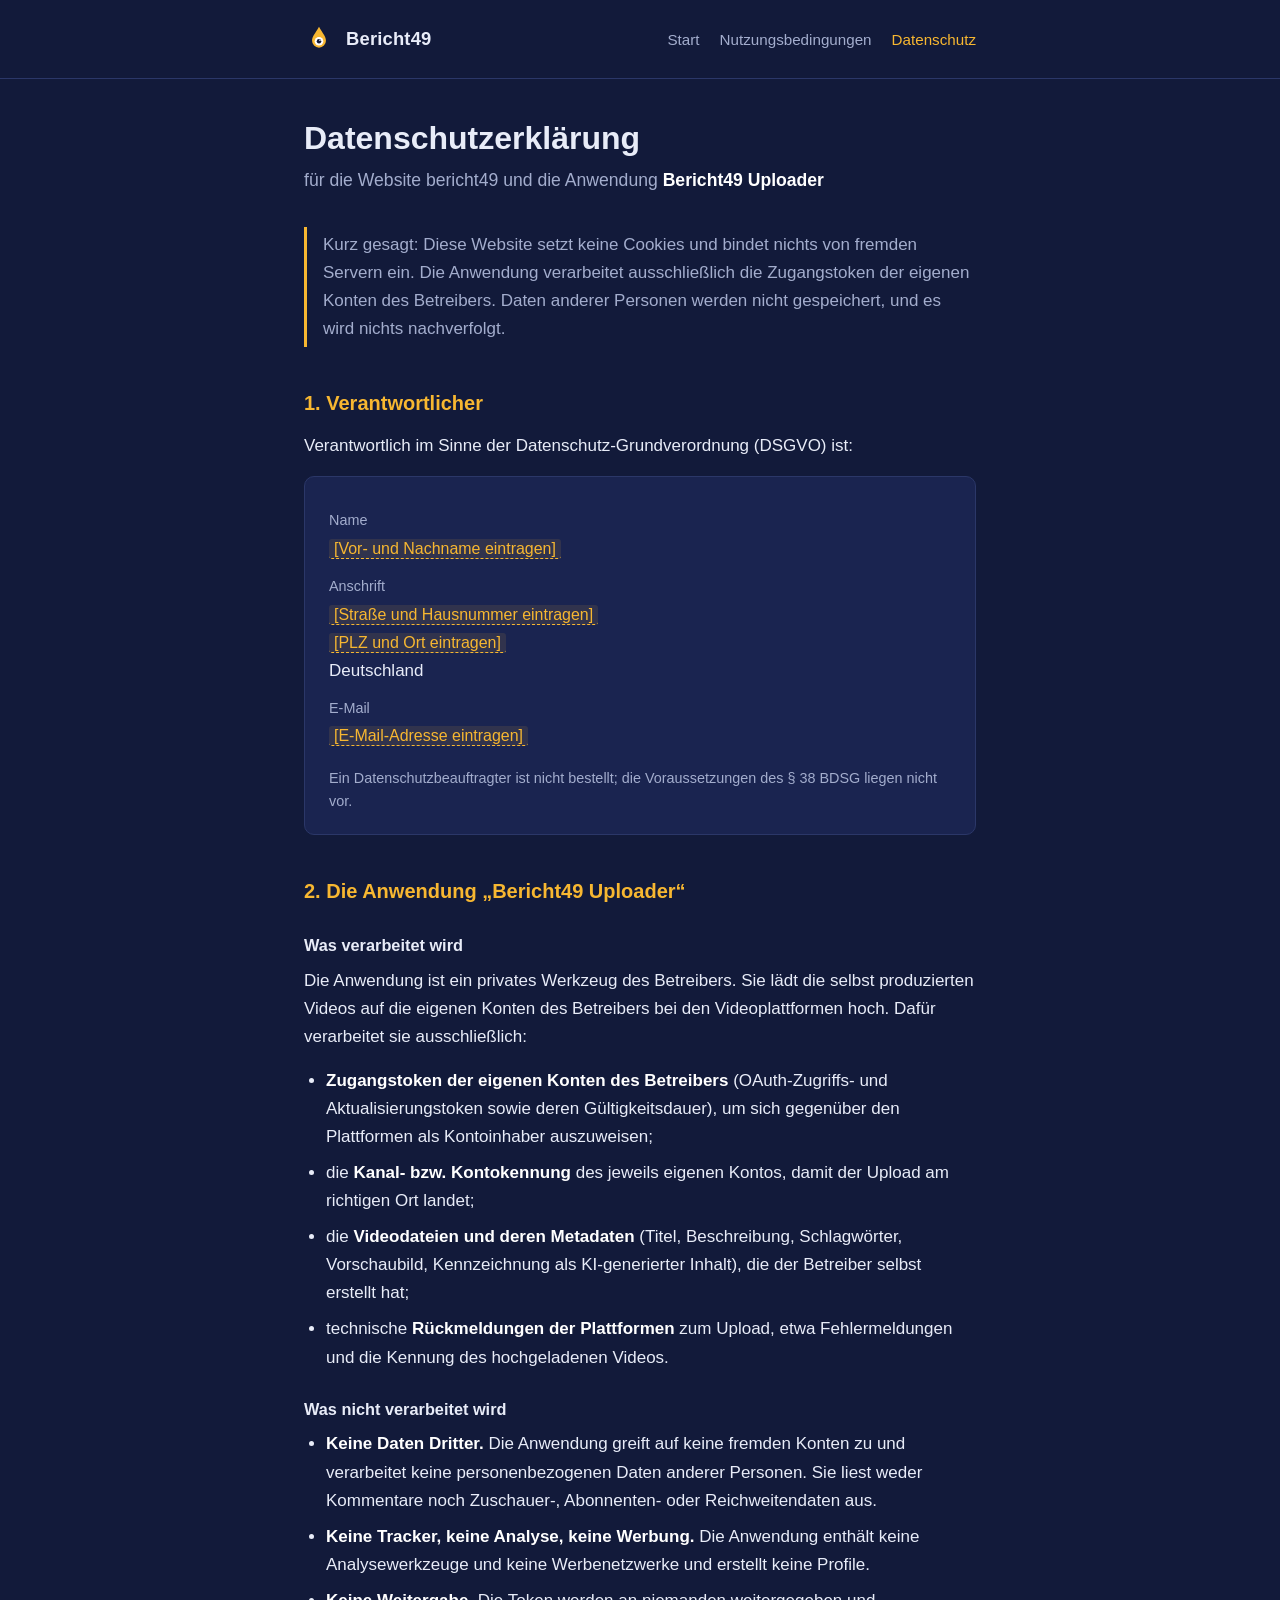
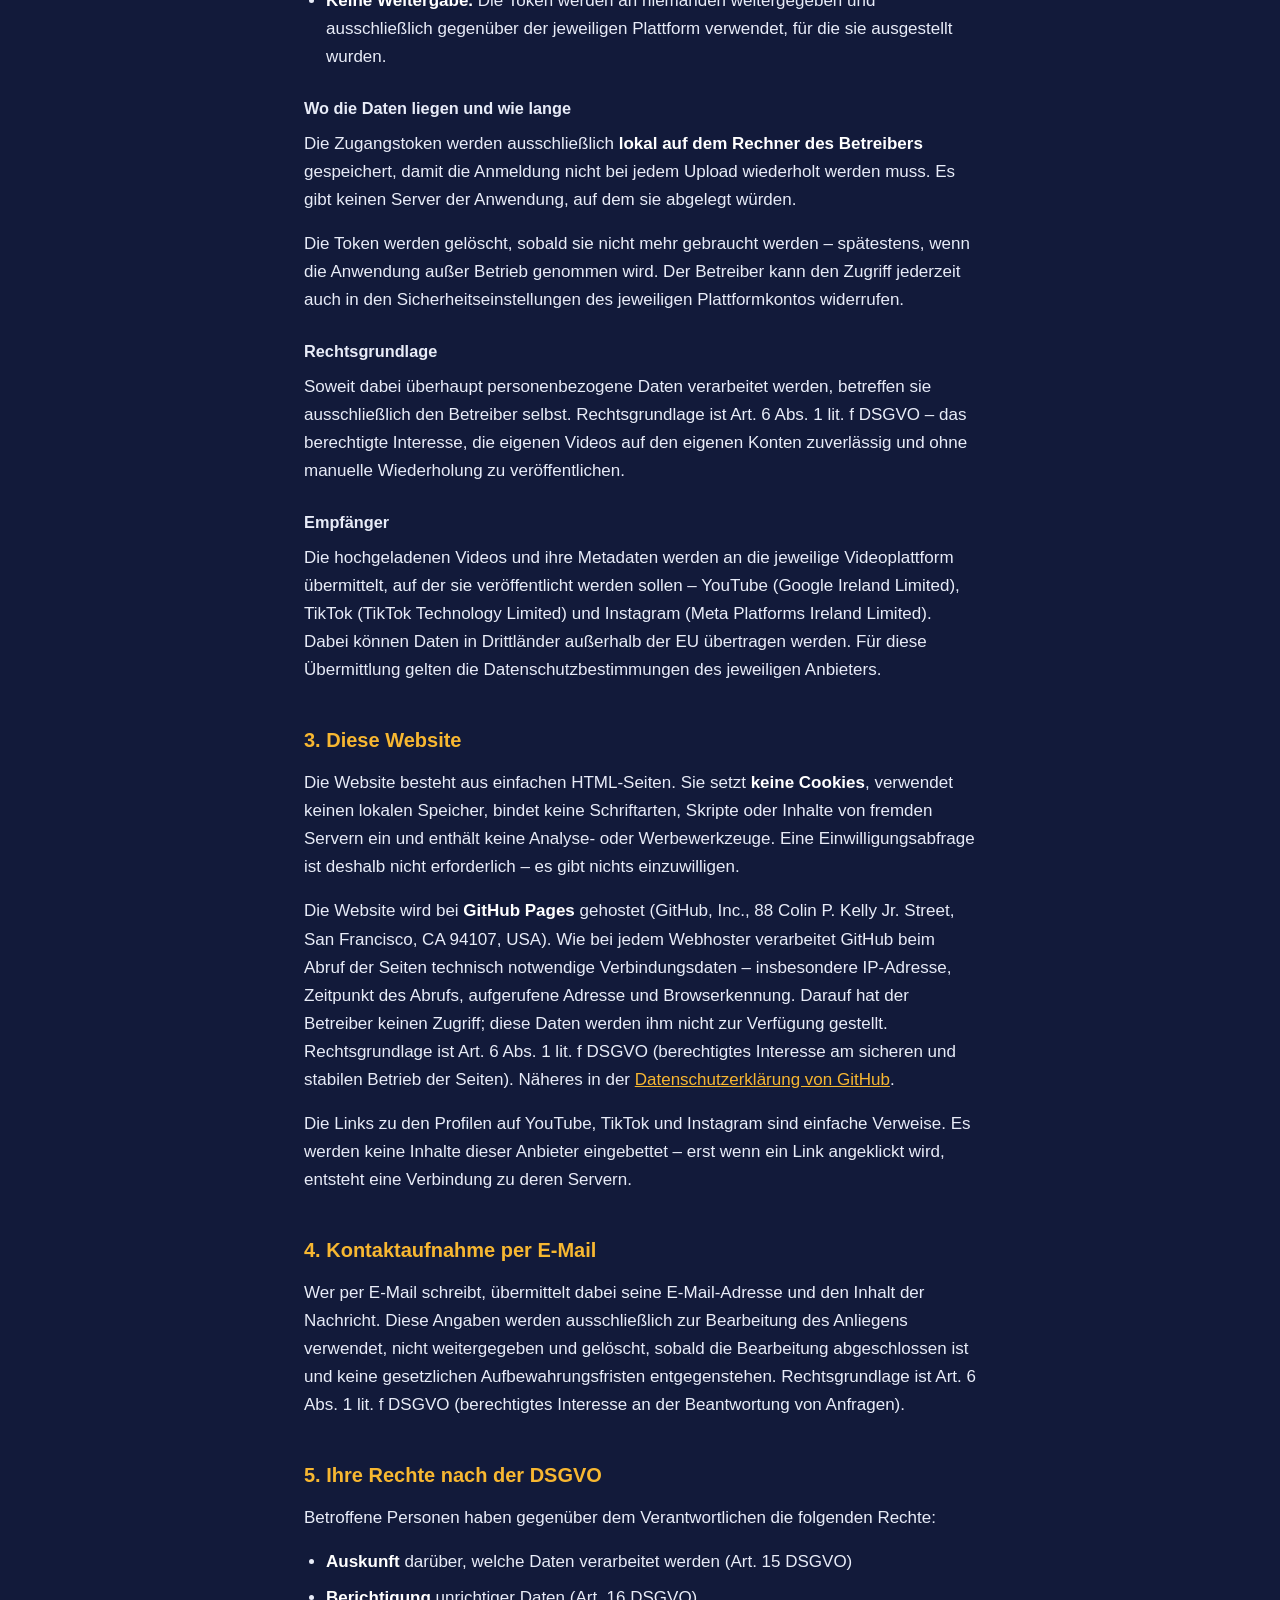
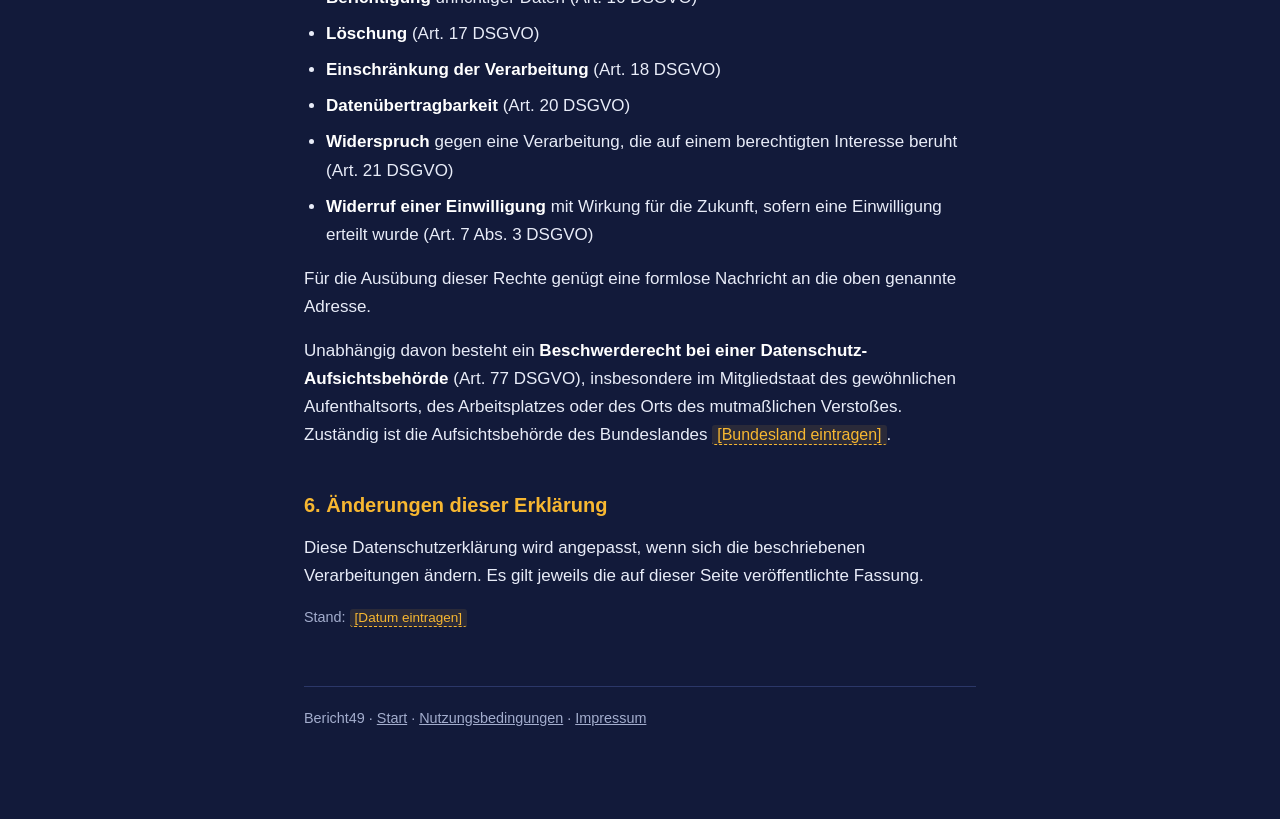
==== privacy.html @ 054619b0 "Bericht49: Startseite, Nutzungsbedingungen, Datenschutz" ====
<!DOCTYPE html>
<html lang="de">
<head>
<meta charset="utf-8">
<meta name="viewport" content="width=device-width, initial-scale=1">
<title>Datenschutzerklärung – Bericht49</title>
<meta name="description" content="Datenschutzerklärung für die Website Bericht49 und die Anwendung Bericht49 Uploader.">
<link rel="stylesheet" href="style.css">
<link rel="icon" href="data:image/svg+xml,%3Csvg xmlns='http://www.w3.org/2000/svg' viewBox='0 0 32 32'%3E%3Crect width='32' height='32' rx='6' fill='%23121a3a'/%3E%3Cpath d='M16 4c4 7 7 10 7 14a7 7 0 0 1-14 0c0-4 3-7 7-14z' fill='%23f7b731'/%3E%3Ccircle cx='16' cy='18' r='4.5' fill='%23fff'/%3E%3Ccircle cx='16' cy='18' r='2.4' fill='%23121a3a'/%3E%3C/svg%3E">
</head>
<body>

<header>
  <div class="kopf">
    <a class="marke" href="index.html">
      <svg width="30" height="30" viewBox="0 0 32 32" aria-hidden="true">
        <path d="M16 3c4.2 7.4 7.4 10.6 7.4 14.8a7.4 7.4 0 0 1-14.8 0C8.6 13.6 11.8 10.4 16 3z" fill="#f7b731"/>
        <circle cx="16" cy="18.4" r="4.6" fill="#fff"/>
        <circle cx="16" cy="18.4" r="2.4" fill="#121a3a"/>
        <circle cx="17" cy="17.4" r="0.8" fill="#fff"/>
      </svg>
      Bericht49
    </a>
    <nav>
      <a href="index.html">Start</a>
      <a href="terms.html">Nutzungsbedingungen</a>
      <a href="privacy.html" aria-current="page">Datenschutz</a>
    </nav>
  </div>
</header>

<main class="rahmen">

  <h1>Datenschutzerklärung</h1>
  <p class="vorspann">
    für die Website bericht49 und die Anwendung
    <strong>Bericht49 Uploader</strong>
  </p>

  <p class="hinweis">
    Kurz gesagt: Diese Website setzt keine Cookies und bindet nichts von
    fremden Servern ein. Die Anwendung verarbeitet ausschließlich die
    Zugangstoken der eigenen Konten des Betreibers. Daten anderer Personen
    werden nicht gespeichert, und es wird nichts nachverfolgt.
  </p>

  <h2>1. Verantwortlicher</h2>
  <p>
    Verantwortlich im Sinne der Datenschutz-Grundverordnung (DSGVO) ist:
  </p>
  <div class="karte">
    <dl>
      <dt>Name</dt>
      <dd><span class="platzhalter">[Vor- und Nachname eintragen]</span></dd>
      <dt>Anschrift</dt>
      <dd>
        <span class="platzhalter">[Straße und Hausnummer eintragen]</span><br>
        <span class="platzhalter">[PLZ und Ort eintragen]</span><br>
        Deutschland
      </dd>
      <dt>E-Mail</dt>
      <dd><span class="platzhalter">[E-Mail-Adresse eintragen]</span></dd>
    </dl>
    <p class="stand">
      Ein Datenschutzbeauftragter ist nicht bestellt; die Voraussetzungen des
      § 38 BDSG liegen nicht vor.
    </p>
  </div>

  <h2>2. Die Anwendung „Bericht49 Uploader“</h2>

  <h3>Was verarbeitet wird</h3>
  <p>
    Die Anwendung ist ein privates Werkzeug des Betreibers. Sie lädt die selbst
    produzierten Videos auf die eigenen Konten des Betreibers bei den
    Videoplattformen hoch. Dafür verarbeitet sie ausschließlich:
  </p>
  <ul>
    <li><strong>Zugangstoken der eigenen Konten des Betreibers</strong>
      (OAuth-Zugriffs- und Aktualisierungstoken sowie deren Gültigkeitsdauer),
      um sich gegenüber den Plattformen als Kontoinhaber auszuweisen;</li>
    <li>die <strong>Kanal- bzw. Kontokennung</strong> des jeweils eigenen
      Kontos, damit der Upload am richtigen Ort landet;</li>
    <li>die <strong>Videodateien und deren Metadaten</strong> (Titel,
      Beschreibung, Schlagwörter, Vorschaubild, Kennzeichnung als
      KI-generierter Inhalt), die der Betreiber selbst erstellt hat;</li>
    <li>technische <strong>Rückmeldungen der Plattformen</strong> zum Upload,
      etwa Fehlermeldungen und die Kennung des hochgeladenen Videos.</li>
  </ul>

  <h3>Was nicht verarbeitet wird</h3>
  <ul>
    <li><strong>Keine Daten Dritter.</strong> Die Anwendung greift auf keine
      fremden Konten zu und verarbeitet keine personenbezogenen Daten anderer
      Personen. Sie liest weder Kommentare noch Zuschauer-, Abonnenten- oder
      Reichweitendaten aus.</li>
    <li><strong>Keine Tracker, keine Analyse, keine Werbung.</strong> Die
      Anwendung enthält keine Analysewerkzeuge und keine Werbenetzwerke und
      erstellt keine Profile.</li>
    <li><strong>Keine Weitergabe.</strong> Die Token werden an niemanden
      weitergegeben und ausschließlich gegenüber der jeweiligen Plattform
      verwendet, für die sie ausgestellt wurden.</li>
  </ul>

  <h3>Wo die Daten liegen und wie lange</h3>
  <p>
    Die Zugangstoken werden ausschließlich <strong>lokal auf dem Rechner des
    Betreibers</strong> gespeichert, damit die Anmeldung nicht bei jedem
    Upload wiederholt werden muss. Es gibt keinen Server der Anwendung, auf dem
    sie abgelegt würden.
  </p>
  <p>
    Die Token werden gelöscht, sobald sie nicht mehr gebraucht werden –
    spätestens, wenn die Anwendung außer Betrieb genommen wird. Der Betreiber
    kann den Zugriff jederzeit auch in den Sicherheitseinstellungen des
    jeweiligen Plattformkontos widerrufen.
  </p>

  <h3>Rechtsgrundlage</h3>
  <p>
    Soweit dabei überhaupt personenbezogene Daten verarbeitet werden, betreffen
    sie ausschließlich den Betreiber selbst. Rechtsgrundlage ist Art. 6 Abs. 1
    lit. f DSGVO – das berechtigte Interesse, die eigenen Videos auf den
    eigenen Konten zuverlässig und ohne manuelle Wiederholung zu
    veröffentlichen.
  </p>

  <h3>Empfänger</h3>
  <p>
    Die hochgeladenen Videos und ihre Metadaten werden an die jeweilige
    Videoplattform übermittelt, auf der sie veröffentlicht werden sollen –
    YouTube (Google Ireland Limited), TikTok (TikTok Technology Limited) und
    Instagram (Meta Platforms Ireland Limited). Dabei können Daten in
    Drittländer außerhalb der EU übertragen werden. Für diese Übermittlung
    gelten die Datenschutzbestimmungen des jeweiligen Anbieters.
  </p>

  <h2>3. Diese Website</h2>
  <p>
    Die Website besteht aus einfachen HTML-Seiten. Sie setzt
    <strong>keine Cookies</strong>, verwendet keinen lokalen Speicher, bindet
    keine Schriftarten, Skripte oder Inhalte von fremden Servern ein und
    enthält keine Analyse- oder Werbewerkzeuge. Eine Einwilligungsabfrage ist
    deshalb nicht erforderlich – es gibt nichts einzuwilligen.
  </p>
  <p>
    Die Website wird bei <strong>GitHub Pages</strong> gehostet (GitHub, Inc.,
    88 Colin P. Kelly Jr. Street, San Francisco, CA 94107, USA). Wie bei jedem
    Webhoster verarbeitet GitHub beim Abruf der Seiten technisch notwendige
    Verbindungsdaten – insbesondere IP-Adresse, Zeitpunkt des Abrufs,
    aufgerufene Adresse und Browserkennung. Darauf hat der Betreiber keinen
    Zugriff; diese Daten werden ihm nicht zur Verfügung gestellt.
    Rechtsgrundlage ist Art. 6 Abs. 1 lit. f DSGVO (berechtigtes Interesse am
    sicheren und stabilen Betrieb der Seiten). Näheres in der
    <a href="https://docs.github.com/de/site-policy/privacy-policies/github-general-privacy-statement" rel="noopener" target="_blank">Datenschutzerklärung von GitHub</a>.
  </p>
  <p>
    Die Links zu den Profilen auf YouTube, TikTok und Instagram sind einfache
    Verweise. Es werden keine Inhalte dieser Anbieter eingebettet – erst wenn
    ein Link angeklickt wird, entsteht eine Verbindung zu deren Servern.
  </p>

  <h2>4. Kontaktaufnahme per E-Mail</h2>
  <p>
    Wer per E-Mail schreibt, übermittelt dabei seine E-Mail-Adresse und den
    Inhalt der Nachricht. Diese Angaben werden ausschließlich zur Bearbeitung
    des Anliegens verwendet, nicht weitergegeben und gelöscht, sobald die
    Bearbeitung abgeschlossen ist und keine gesetzlichen Aufbewahrungsfristen
    entgegenstehen. Rechtsgrundlage ist Art. 6 Abs. 1 lit. f DSGVO
    (berechtigtes Interesse an der Beantwortung von Anfragen).
  </p>

  <h2>5. Ihre Rechte nach der DSGVO</h2>
  <p>
    Betroffene Personen haben gegenüber dem Verantwortlichen die folgenden
    Rechte:
  </p>
  <ul>
    <li><strong>Auskunft</strong> darüber, welche Daten verarbeitet werden
      (Art. 15 DSGVO)</li>
    <li><strong>Berichtigung</strong> unrichtiger Daten (Art. 16 DSGVO)</li>
    <li><strong>Löschung</strong> (Art. 17 DSGVO)</li>
    <li><strong>Einschränkung der Verarbeitung</strong> (Art. 18 DSGVO)</li>
    <li><strong>Datenübertragbarkeit</strong> (Art. 20 DSGVO)</li>
    <li><strong>Widerspruch</strong> gegen eine Verarbeitung, die auf einem
      berechtigten Interesse beruht (Art. 21 DSGVO)</li>
    <li><strong>Widerruf einer Einwilligung</strong> mit Wirkung für die
      Zukunft, sofern eine Einwilligung erteilt wurde (Art. 7 Abs. 3
      DSGVO)</li>
  </ul>
  <p>
    Für die Ausübung dieser Rechte genügt eine formlose Nachricht an die oben
    genannte Adresse.
  </p>
  <p>
    Unabhängig davon besteht ein <strong>Beschwerderecht bei einer
    Datenschutz-Aufsichtsbehörde</strong> (Art. 77 DSGVO), insbesondere im
    Mitgliedstaat des gewöhnlichen Aufenthaltsorts, des Arbeitsplatzes oder des
    Orts des mutmaßlichen Verstoßes. Zuständig ist die Aufsichtsbehörde des
    Bundeslandes
    <span class="platzhalter">[Bundesland eintragen]</span>.
  </p>

  <h2>6. Änderungen dieser Erklärung</h2>
  <p>
    Diese Datenschutzerklärung wird angepasst, wenn sich die beschriebenen
    Verarbeitungen ändern. Es gilt jeweils die auf dieser Seite veröffentlichte
    Fassung.
  </p>

  <p class="stand">Stand: <span class="platzhalter">[Datum eintragen]</span></p>

  <footer>
    <p>
      Bericht49 ·
      <a href="index.html">Start</a> ·
      <a href="terms.html">Nutzungsbedingungen</a> ·
      <a href="index.html#impressum">Impressum</a>
    </p>
  </footer>

</main>

</body>
</html>
---- style.css ----
/* Bericht49 – Kanalfarben aus engine/config.py:
   Hintergrund #121a3a (BG_COLOR), Akzent #f7b731 (KANALGELB).
   Kein Framework, keine Schriftart von fremden Servern, kein Skript. */

:root {
  --bg: #121a3a;
  --bg-karte: #1a2450;
  --akzent: #f7b731;
  --text: #e8ecf8;
  --text-leise: #a3adcd;
  --linie: #2b3768;
}

* { box-sizing: border-box; }

html { -webkit-text-size-adjust: 100%; }

body {
  margin: 0;
  padding: 0;
  background: var(--bg);
  color: var(--text);
  font-family: -apple-system, BlinkMacSystemFont, "Segoe UI", Roboto,
               "Helvetica Neue", Arial, sans-serif;
  font-size: 17px;
  line-height: 1.65;
}

.rahmen {
  max-width: 720px;
  margin: 0 auto;
  padding: 0 24px 72px;
}

/* --- Kopf ------------------------------------------------------------- */

header {
  border-bottom: 1px solid var(--linie);
  margin-bottom: 40px;
}

.kopf {
  max-width: 720px;
  margin: 0 auto;
  padding: 24px;
  display: flex;
  align-items: center;
  gap: 14px;
  flex-wrap: wrap;
}

.marke {
  display: flex;
  align-items: center;
  gap: 12px;
  text-decoration: none;
  color: var(--text);
  font-weight: 700;
  font-size: 1.15rem;
  letter-spacing: 0.01em;
}

.marke:hover { color: var(--akzent); }

.marke svg { display: block; flex: none; }

nav {
  margin-left: auto;
  display: flex;
  gap: 20px;
  font-size: 0.95rem;
}

nav a {
  color: var(--text-leise);
  text-decoration: none;
}

nav a:hover,
nav a[aria-current="page"] {
  color: var(--akzent);
}

/* --- Text ------------------------------------------------------------- */

h1 {
  font-size: 2rem;
  line-height: 1.2;
  margin: 0 0 8px;
}

h2 {
  font-size: 1.25rem;
  margin: 40px 0 12px;
  color: var(--akzent);
}

h3 {
  font-size: 1.02rem;
  margin: 24px 0 8px;
}

.vorspann {
  font-size: 1.1rem;
  color: var(--text-leise);
  margin: 0 0 32px;
}

p { margin: 0 0 16px; }

ul { margin: 0 0 16px; padding-left: 22px; }
li { margin-bottom: 8px; }

a { color: var(--akzent); }

strong { color: #fff; }

/* --- Bausteine -------------------------------------------------------- */

.karte {
  background: var(--bg-karte);
  border: 1px solid var(--linie);
  border-radius: 10px;
  padding: 20px 24px;
  margin: 0 0 24px;
}

.karte p:last-child,
.karte ul:last-child { margin-bottom: 0; }

.hinweis {
  border-left: 3px solid var(--akzent);
  padding: 4px 0 4px 16px;
  color: var(--text-leise);
  margin: 0 0 24px;
}

/* Platzhalter, die der Betreiber noch eintragen muss. Sie sollen ins Auge
   springen -- eine Datenschutzerklaerung ohne Verantwortlichen ist keine. */
.platzhalter {
  color: var(--akzent);
  background: rgba(247, 183, 49, 0.1);
  border-bottom: 1px dashed var(--akzent);
  padding: 1px 5px;
  border-radius: 3px;
  font-size: 0.94em;
  white-space: nowrap;
}

.profile {
  list-style: none;
  padding: 0;
  display: flex;
  flex-wrap: wrap;
  gap: 10px;
}

.profile li { margin: 0; }

.profile a {
  display: inline-block;
  border: 1px solid var(--linie);
  background: var(--bg-karte);
  border-radius: 8px;
  padding: 9px 16px;
  text-decoration: none;
  color: var(--text);
}

.profile a:hover {
  border-color: var(--akzent);
  color: var(--akzent);
}

.profile .handle {
  display: block;
  color: var(--text-leise);
  font-size: 0.85rem;
}

.profile a:hover .handle { color: var(--akzent); }

dl { margin: 0 0 16px; }
dt { color: var(--text-leise); font-size: 0.9rem; margin-top: 12px; }
dd { margin: 2px 0 0; }

.stand {
  color: var(--text-leise);
  font-size: 0.9rem;
}

footer {
  border-top: 1px solid var(--linie);
  margin-top: 56px;
  padding-top: 20px;
  color: var(--text-leise);
  font-size: 0.9rem;
}

footer a { color: var(--text-leise); }
footer a:hover { color: var(--akzent); }

@media (max-width: 560px) {
  body { font-size: 16px; }
  h1 { font-size: 1.6rem; }
  nav { margin-left: 0; width: 100%; gap: 16px; }
}
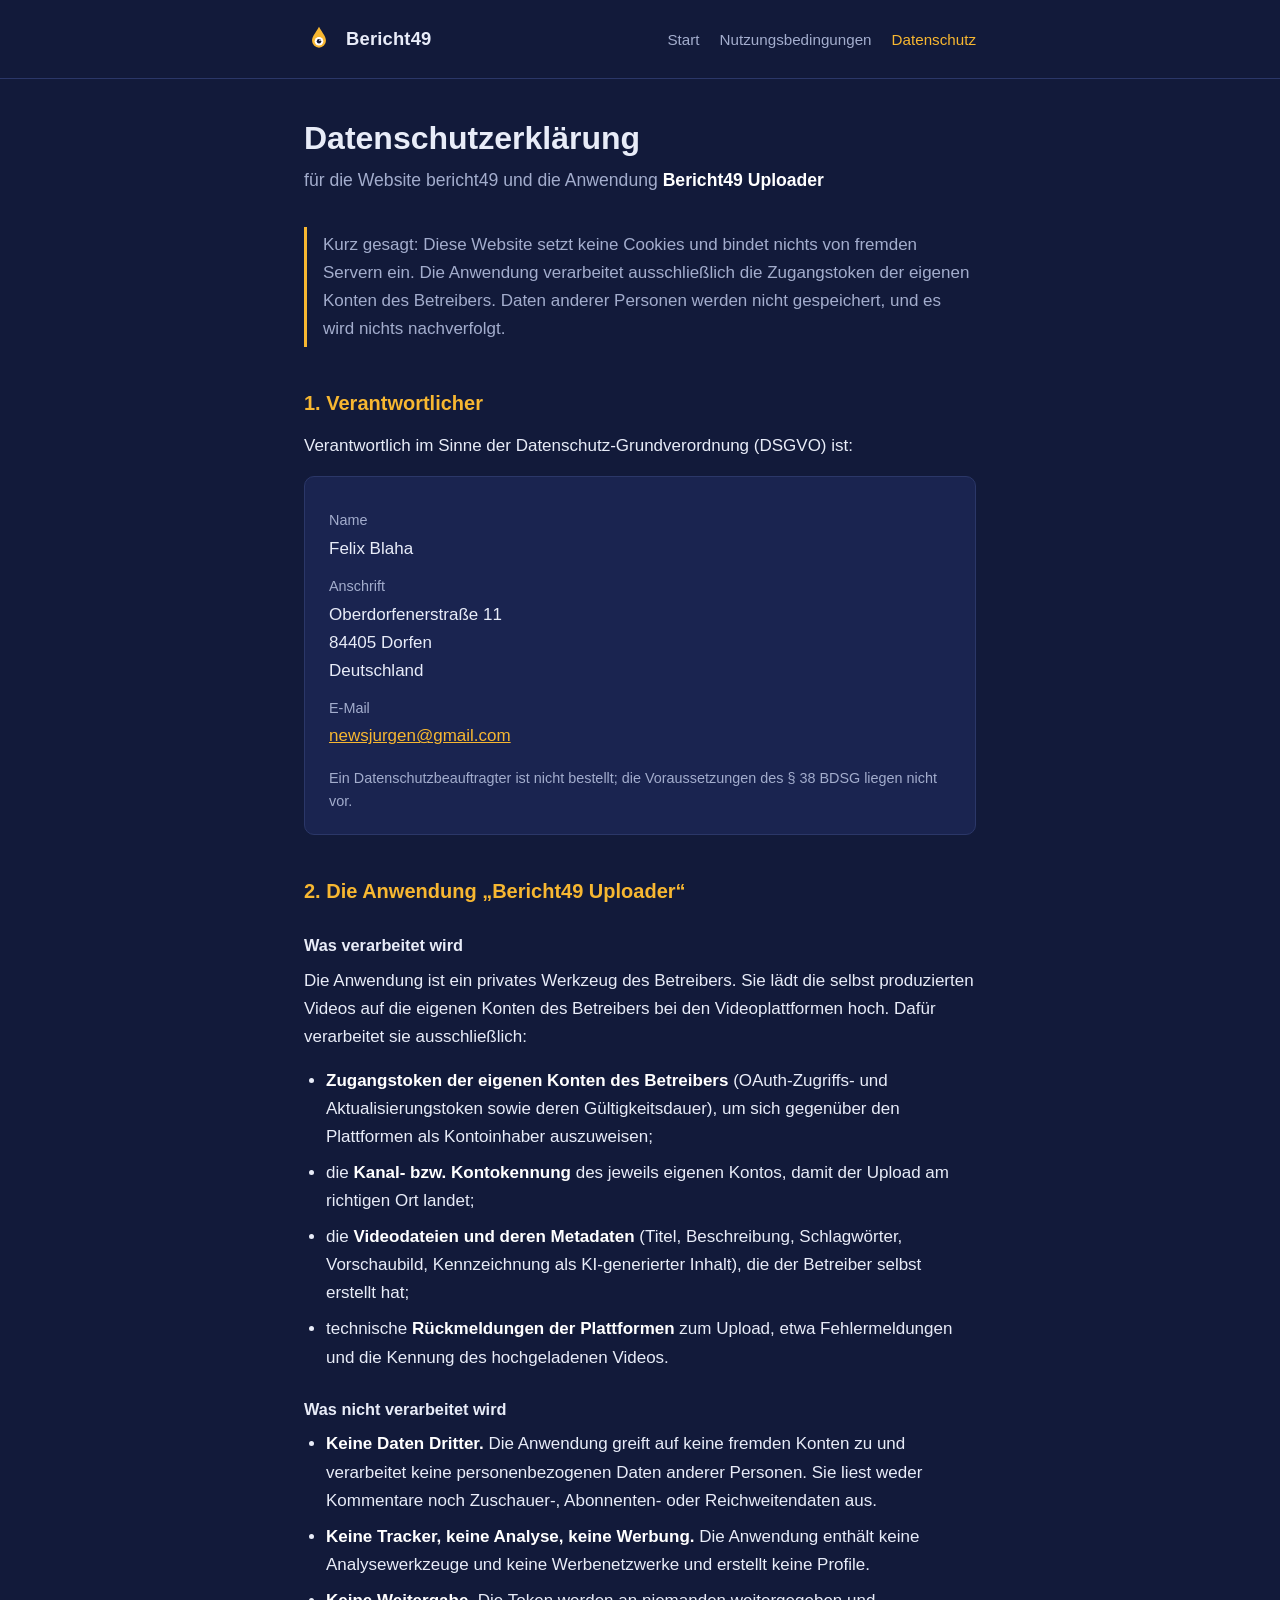
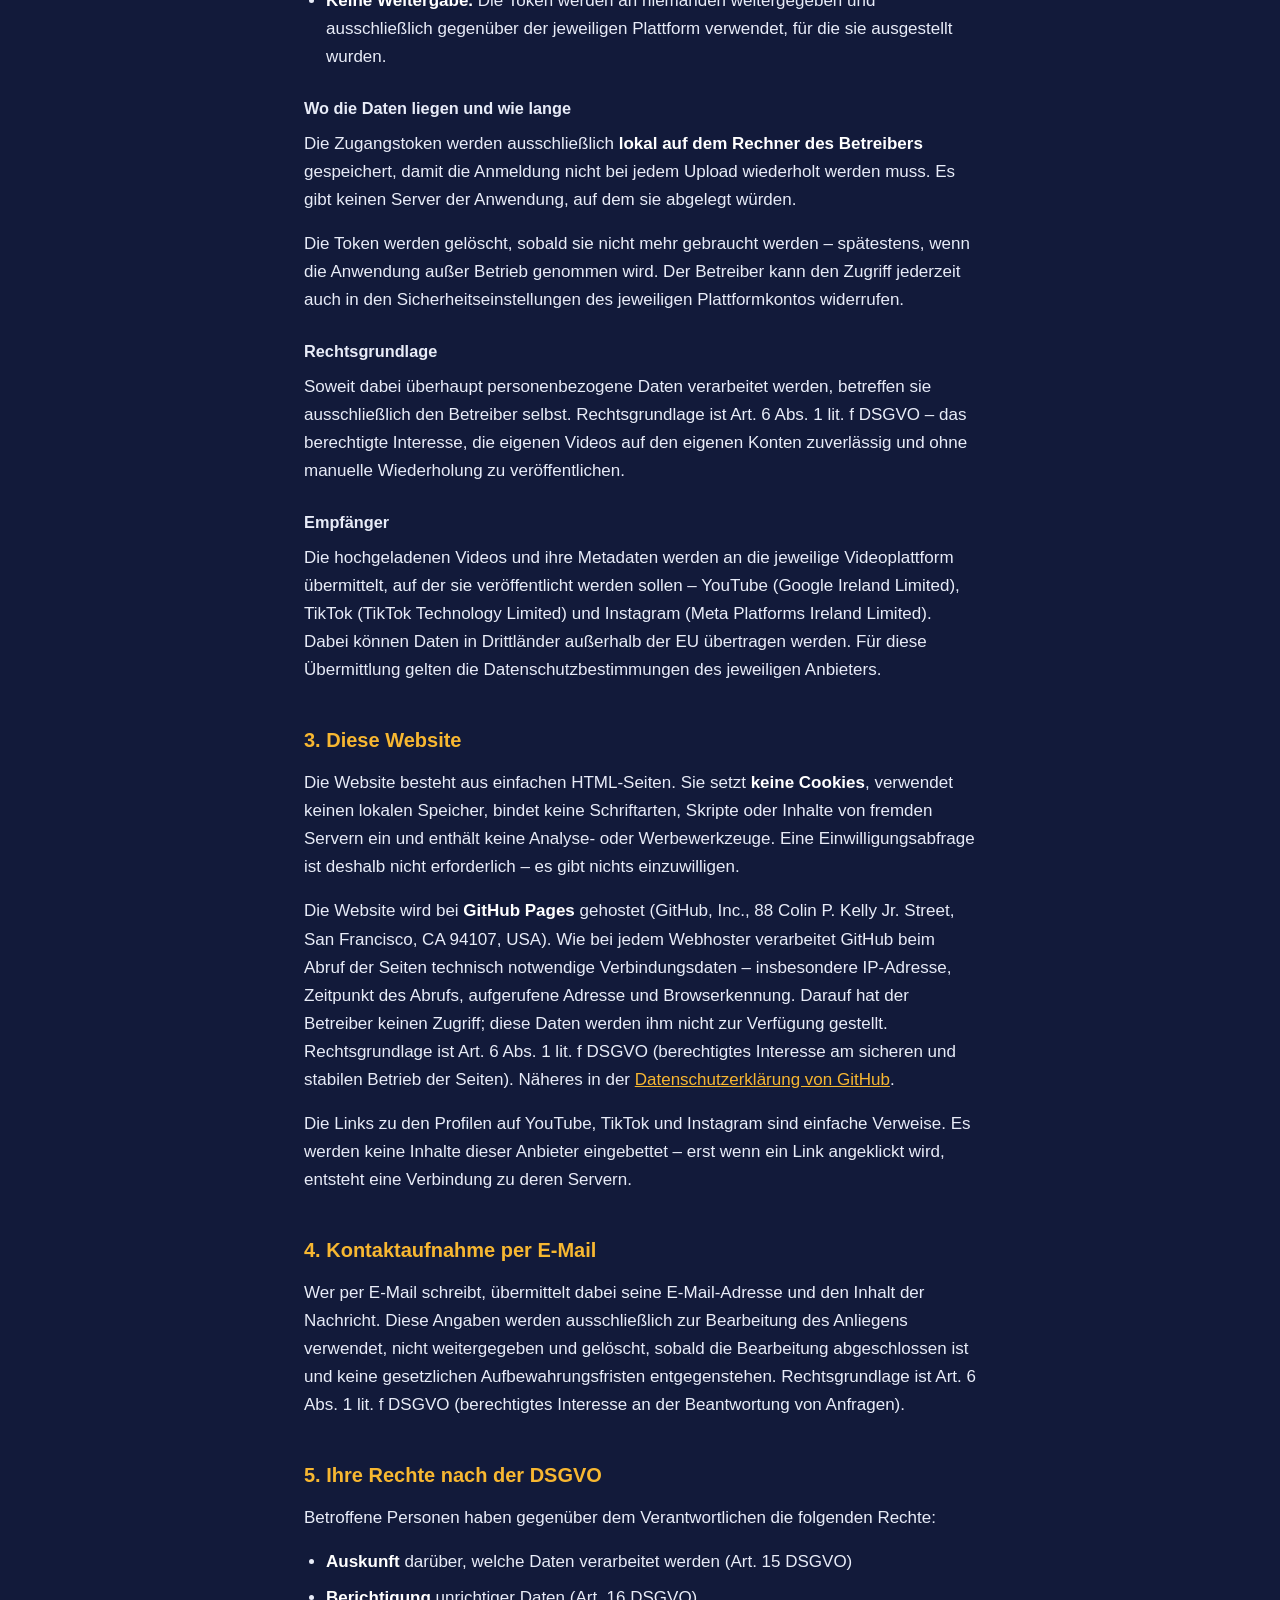
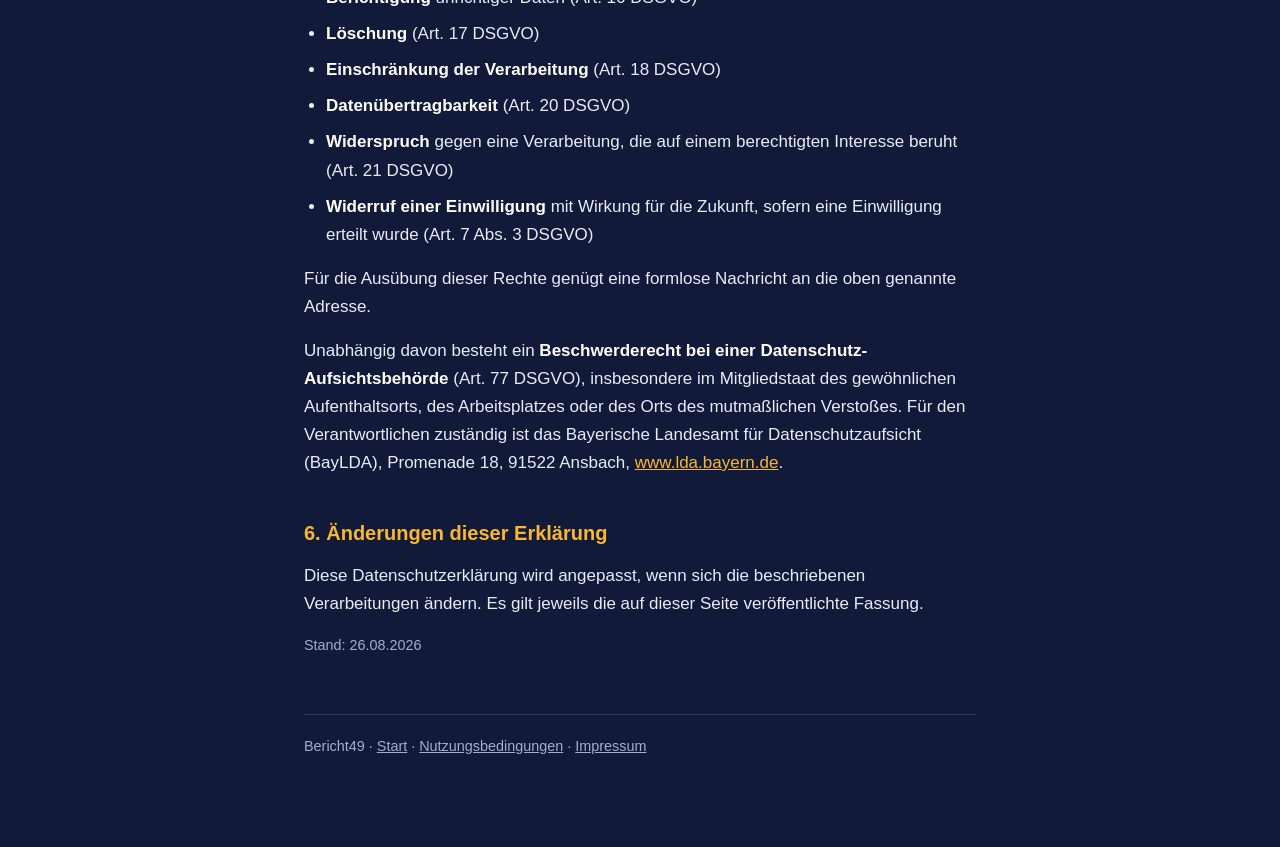
==== commit 7c9b4014: "Impressum, Verantwortlicher und Aufsichtsbehoerde eingetragen" ====
--- a/privacy.html
+++ b/privacy.html
@@ -51,15 +51,15 @@
   <div class="karte">
     <dl>
       <dt>Name</dt>
-      <dd><span class="platzhalter">[Vor- und Nachname eintragen]</span></dd>
+      <dd>Felix Blaha</dd>
       <dt>Anschrift</dt>
       <dd>
-        <span class="platzhalter">[Straße und Hausnummer eintragen]</span><br>
-        <span class="platzhalter">[PLZ und Ort eintragen]</span><br>
+        Oberdorfenerstraße 11<br>
+        84405 Dorfen<br>
         Deutschland
       </dd>
       <dt>E-Mail</dt>
-      <dd><span class="platzhalter">[E-Mail-Adresse eintragen]</span></dd>
+      <dd><a href="mailto:newsjurgen@gmail.com">newsjurgen@gmail.com</a></dd>
     </dl>
     <p class="stand">
       Ein Datenschutzbeauftragter ist nicht bestellt; die Voraussetzungen des
@@ -196,9 +196,10 @@
     Unabhängig davon besteht ein <strong>Beschwerderecht bei einer
     Datenschutz-Aufsichtsbehörde</strong> (Art. 77 DSGVO), insbesondere im
     Mitgliedstaat des gewöhnlichen Aufenthaltsorts, des Arbeitsplatzes oder des
-    Orts des mutmaßlichen Verstoßes. Zuständig ist die Aufsichtsbehörde des
-    Bundeslandes
-    <span class="platzhalter">[Bundesland eintragen]</span>.
+    Orts des mutmaßlichen Verstoßes. Für den Verantwortlichen zuständig ist
+    das Bayerische Landesamt für Datenschutzaufsicht (BayLDA),
+    Promenade 18, 91522 Ansbach,
+    <a href="https://www.lda.bayern.de" rel="noopener" target="_blank">www.lda.bayern.de</a>.
   </p>
 
   <h2>6. Änderungen dieser Erklärung</h2>
@@ -208,7 +209,7 @@
     Fassung.
   </p>
 
-  <p class="stand">Stand: <span class="platzhalter">[Datum eintragen]</span></p>
+  <p class="stand">Stand: 26.08.2026</p>
 
   <footer>
     <p>
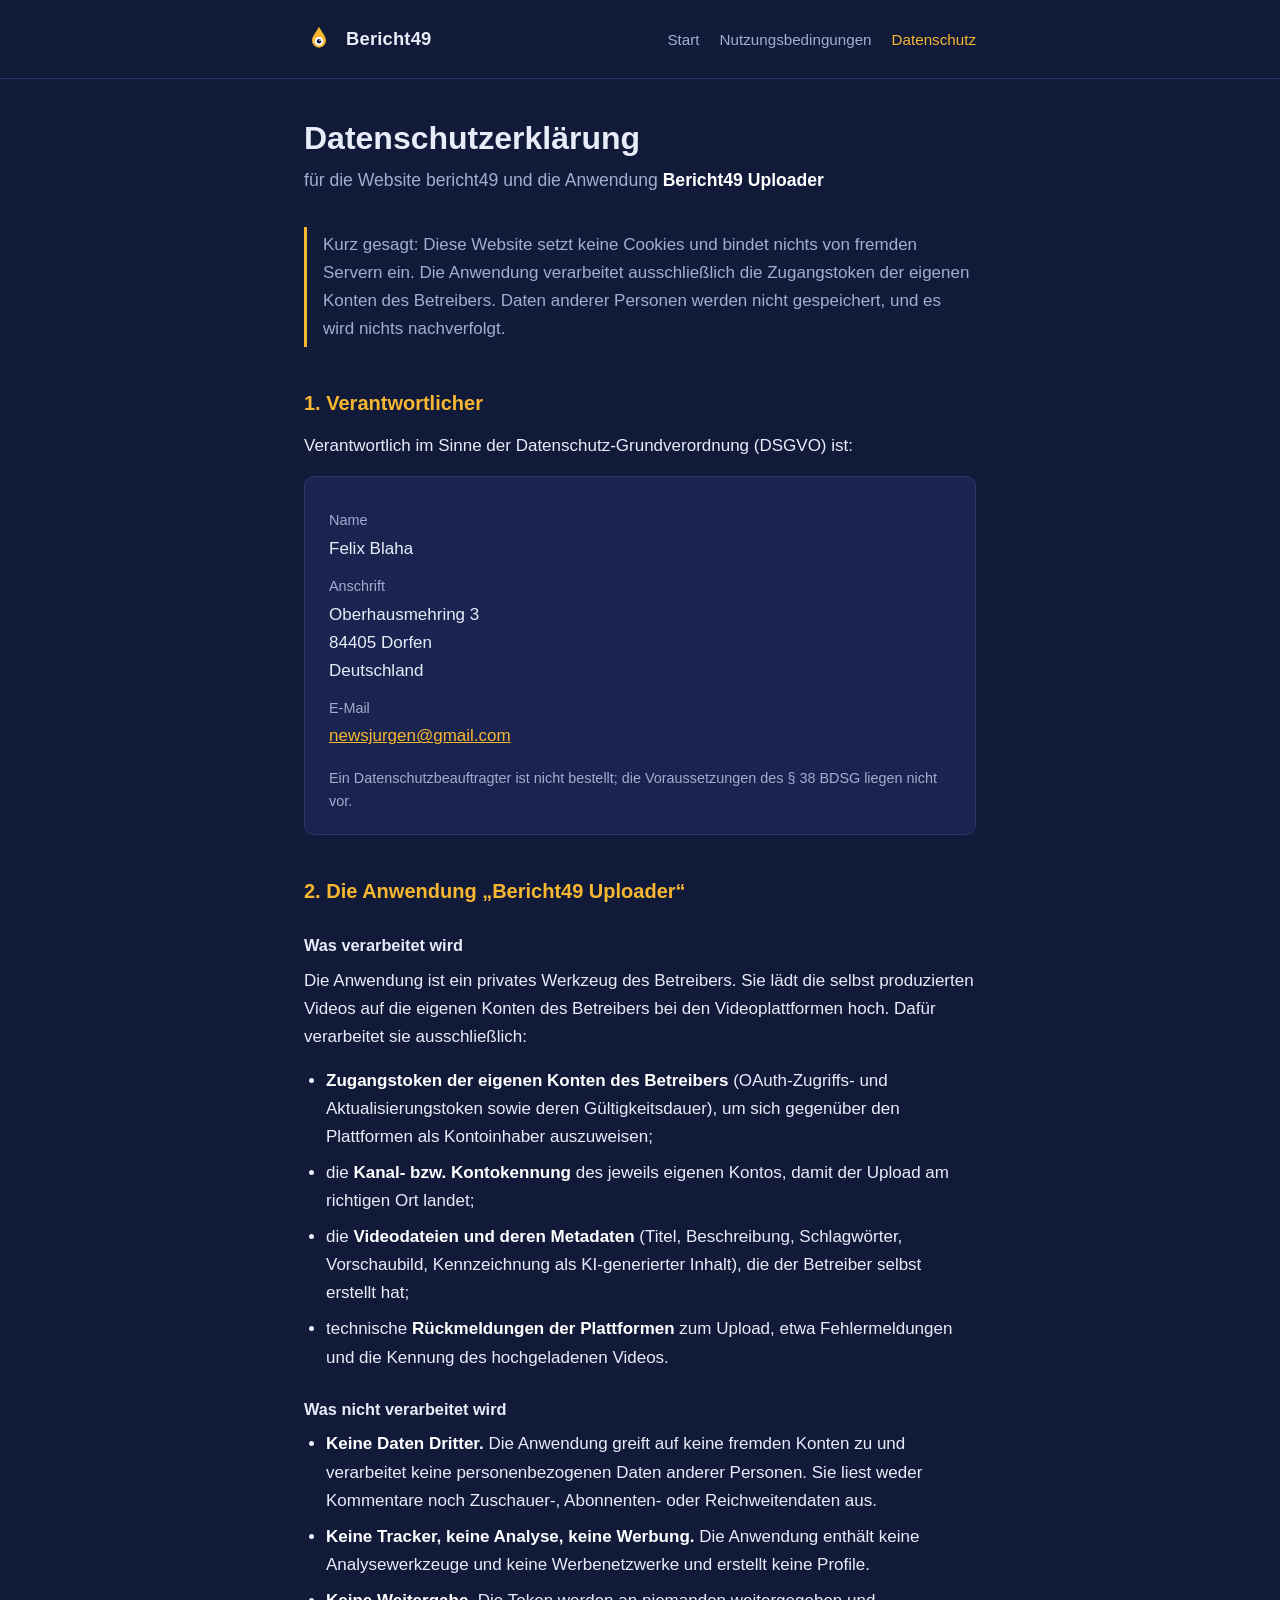
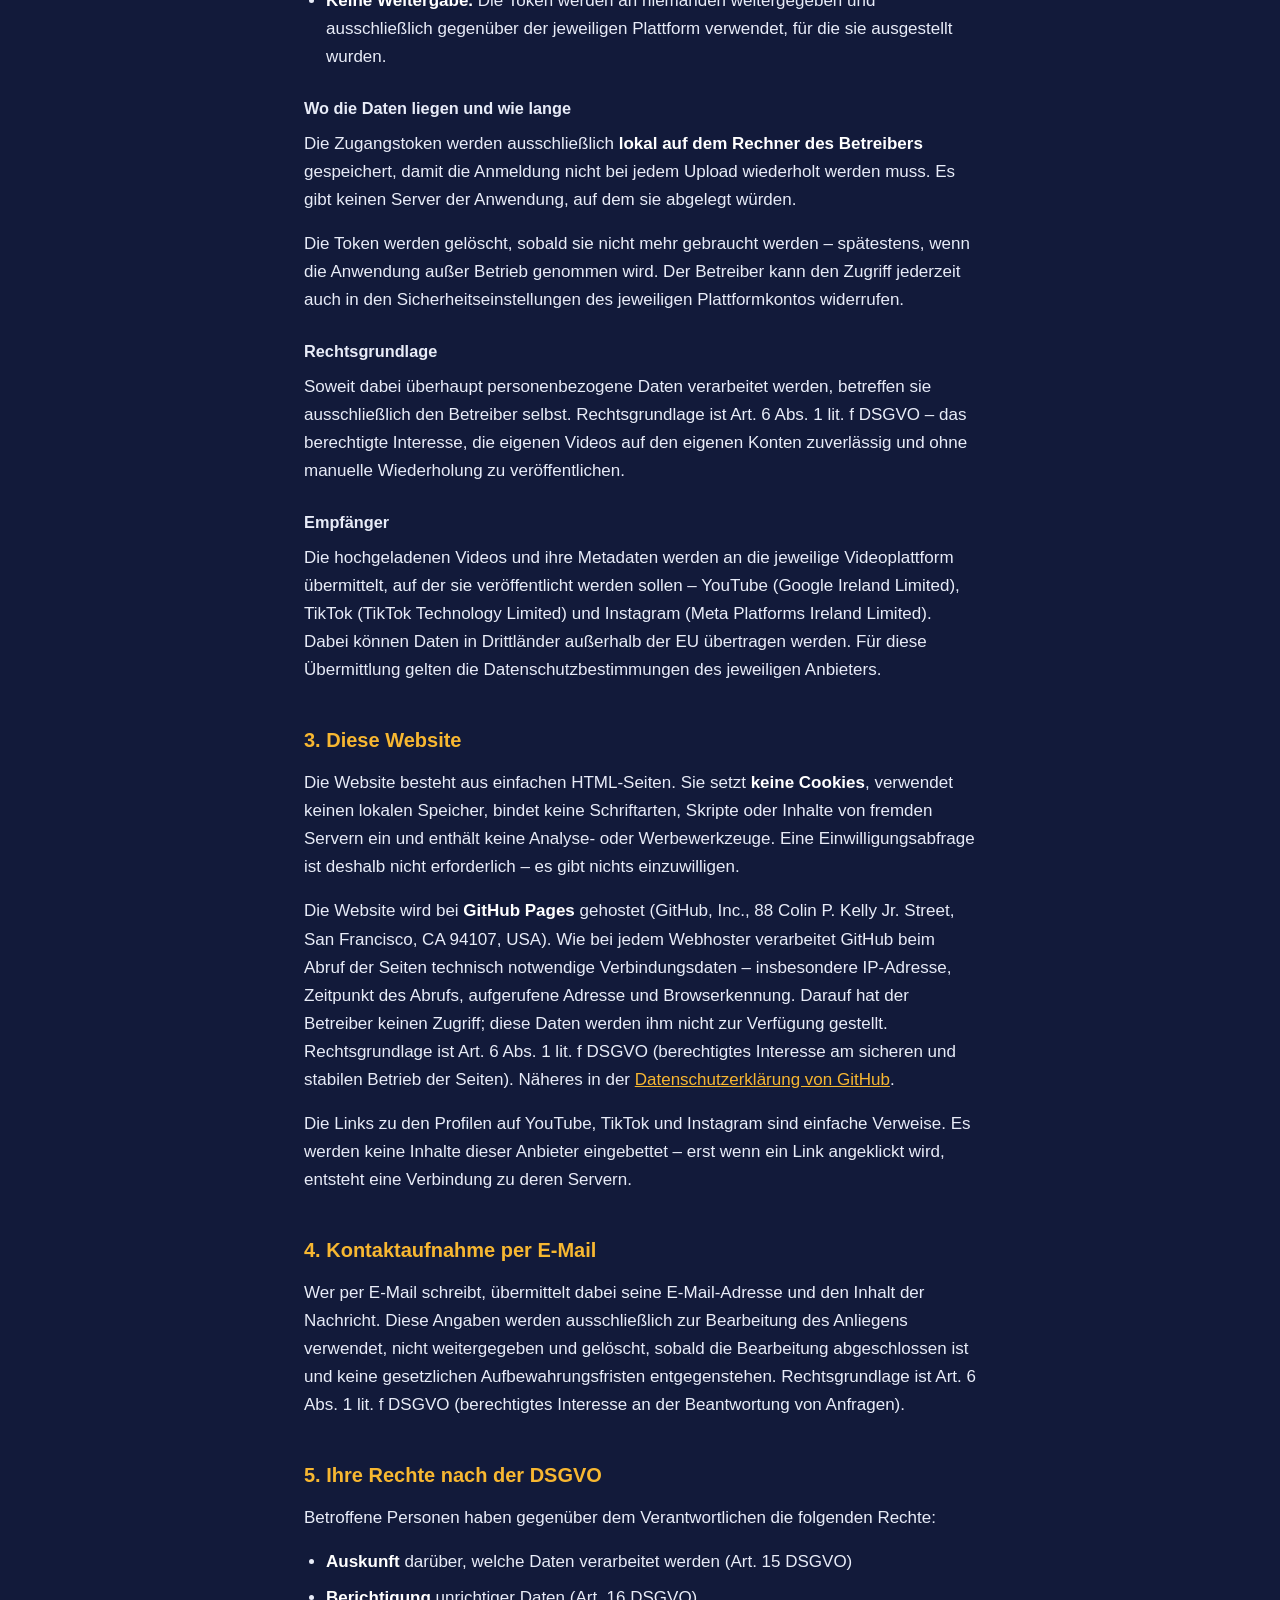
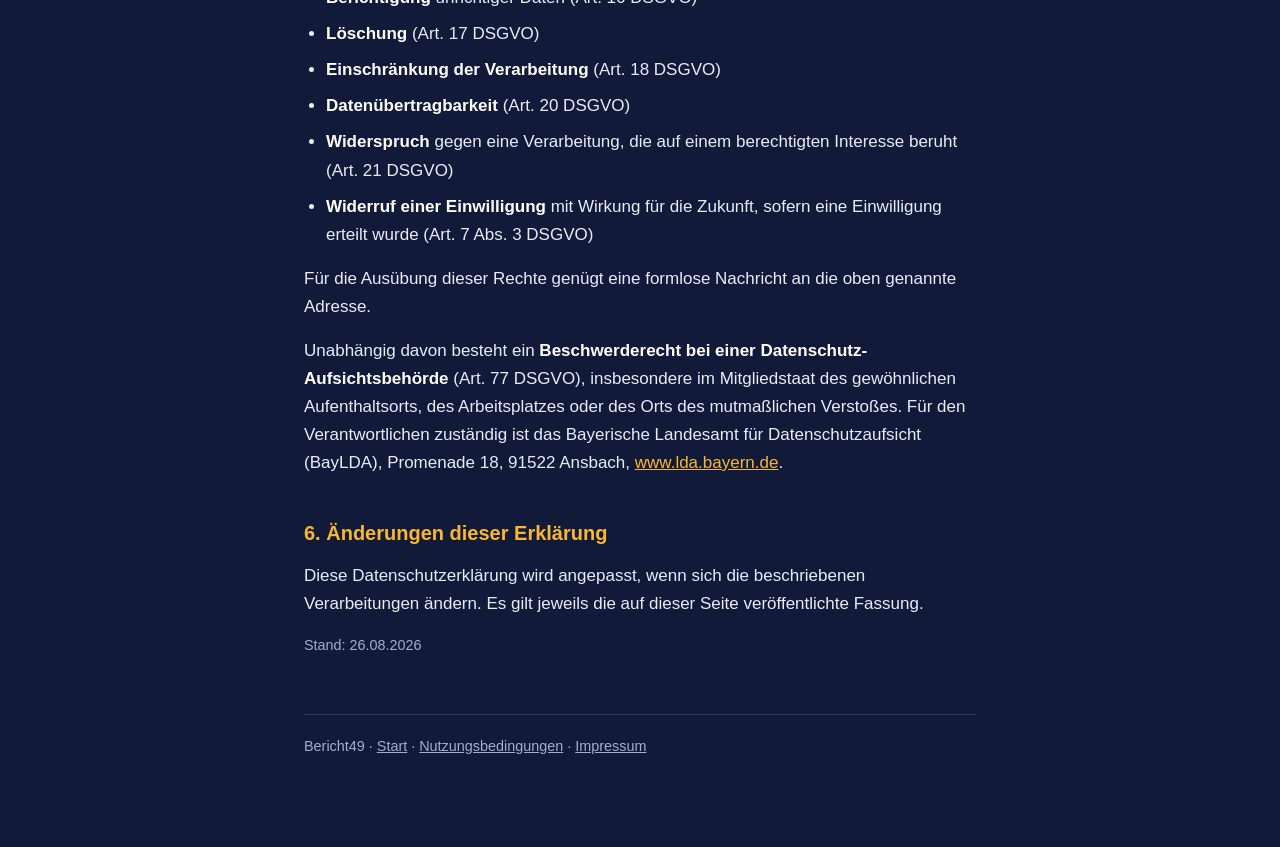
==== commit 5177cd99: "Anschrift korrigiert, TikTok-Signaturdatei ergaenzt" ====
--- a/privacy.html
+++ b/privacy.html
@@ -54,7 +54,7 @@
       <dd>Felix Blaha</dd>
       <dt>Anschrift</dt>
       <dd>
-        Oberdorfenerstraße 11<br>
+        Oberhausmehring 3<br>
         84405 Dorfen<br>
         Deutschland
       </dd>
